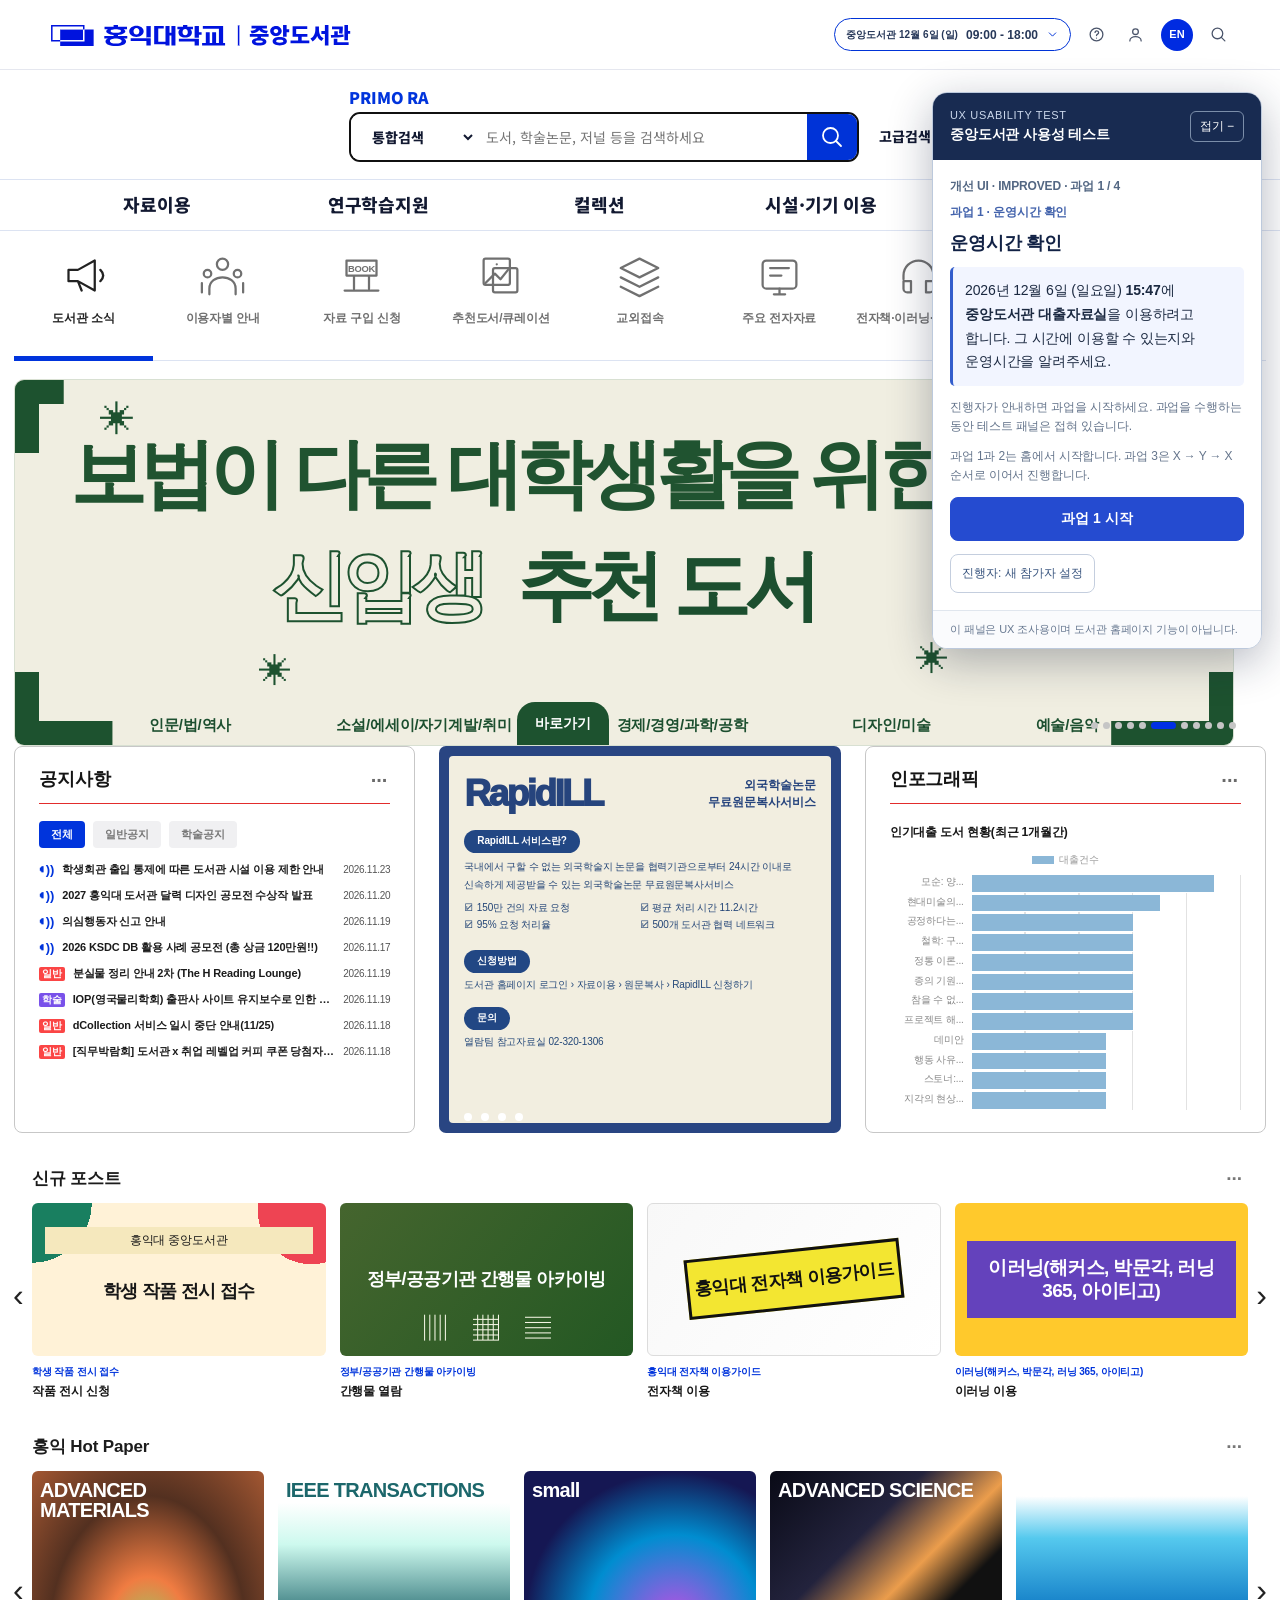
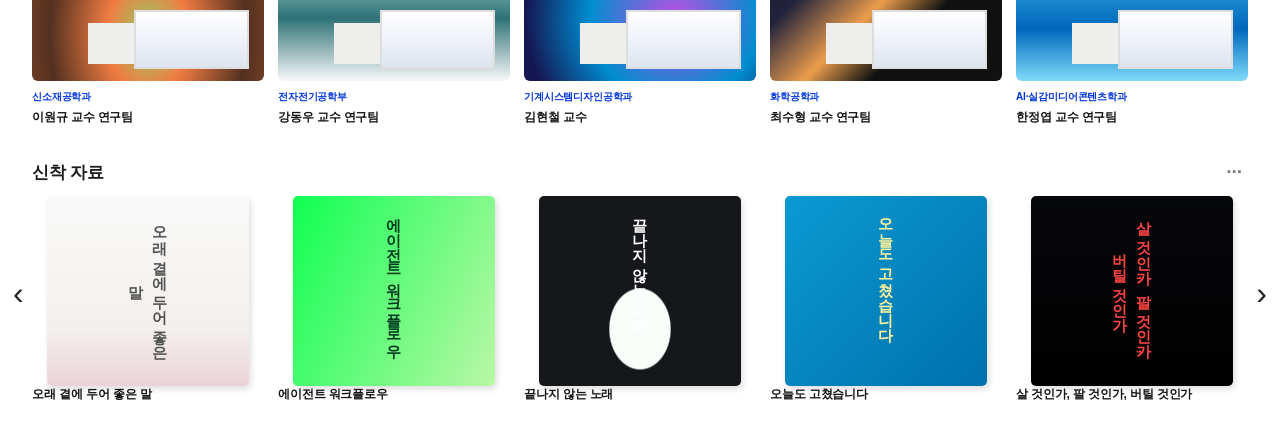
==== improved/index.html @ 8ec7fac2 "Load multi-task usability test with next-task navigation in improved/index.html" ====
<!DOCTYPE html>
<html lang="ko">
<head>
<meta charset="utf-8">
<meta name="viewport" content="width=device-width, initial-scale=1, viewport-fit=cover">
<meta name="color-scheme" content="light">
<meta name="theme-color" content="#F3F5FB">
<title>홍익대학교 중앙도서관 메인 개선안</title>
<link rel="preconnect" href="https://fonts.googleapis.com">
<link rel="preconnect" href="https://fonts.gstatic.com" crossorigin>
<link href="https://fonts.googleapis.com/css2?family=Noto+Sans+KR:wght@400;500;700;900&display=swap" rel="stylesheet">
<style>
:root{
 --bg:#F3F5FB;--sf:#FFFFFF;--ink:#141A2E;--mu:#586178;--ln:#DCE1EE;--br:#1F3FD1;--bs:#E7ECFF;--on:#FFFFFF;
 --hero1:#1226D0;--hero2:#0B1A9E;--ok:#1B7448;--okb:#E3F4EA;--wn:#9A5400;--wnb:#FFEFD6;--cl:#586178;--clb:#ECEFF6;--cov:#DCE4F7;
 box-sizing:border-box;padding-top:env(safe-area-inset-top,0px);padding-bottom:env(safe-area-inset-bottom,0px);color-scheme:light}


html{scroll-behavior:smooth;scroll-padding-top:84px}
*{box-sizing:border-box}
body{margin:0;background:var(--bg);color:var(--ink);font:15px/1.6 "Noto Sans KR","Apple SD Gothic Neo","Malgun Gothic",sans-serif;letter-spacing:-.01em}
a{color:inherit;text-decoration:none}
button,input,select{font:inherit;color:inherit}
:focus-visible{outline:3px solid var(--br);outline-offset:2px}
.w{max-width:1180px;margin:0 auto;padding:0 24px}
h1,h2,h3{margin:0;line-height:1.3}
/* header */
.top{position:sticky;top:0;z-index:50;background:var(--sf);border-bottom:1px solid var(--ln)}
.nav{display:flex;align-items:center;gap:28px;height:64px}
.logo{font-weight:900;font-size:18px;color:var(--br);white-space:nowrap}.logo span{color:var(--ink);font-weight:500}
.nav nav{display:flex;gap:26px;margin:0 auto;font-weight:500;font-size:15px}
.nav nav a:hover{color:var(--br)}
.nb{border:1px solid var(--ln);background:var(--sf);border-radius:8px;padding:7px 14px;font-weight:700;font-size:14px;cursor:pointer;white-space:nowrap}
.nb.p{background:var(--br);border-color:var(--br);color:var(--on)}
/* hero */
.hero{background:linear-gradient(135deg,var(--hero1),var(--hero2));color:#fff;position:relative;overflow:hidden}
.hero::after{content:"LIBRARY";position:absolute;right:-10px;bottom:-26px;font-size:120px;font-weight:900;letter-spacing:.12em;color:rgba(255,255,255,.07);pointer-events:none}
.hin{display:grid;grid-template-columns:1.15fr .85fr;gap:32px;padding:44px 24px 40px;align-items:start;position:relative;z-index:1}
.eyebrow{font-size:12px;letter-spacing:.14em;font-weight:700;opacity:.8}
.hero h1{font-size:34px;font-weight:900;margin:8px 0 6px}
.hero p{margin:0;opacity:.85}
.stabs{display:flex;gap:2px;margin-top:22px}
.stabs button{border:0;background:rgba(255,255,255,.16);color:#fff;padding:9px 18px;font-weight:700;cursor:pointer;border-radius:8px 8px 0 0}
.stabs button[aria-selected="true"]{background:#fff;color:#1226D0}
.sf{display:flex;background:#fff;border-radius:0 10px 10px 10px;overflow:hidden;color:#141A2E}
.sf select{border:0;background:#EEF1FB;padding:0 12px;font-weight:700;color:#1226D0}
.sf input{flex:1;min-width:0;border:0;padding:15px 16px;font-size:17px;background:transparent;color:#141A2E}
.sf input:focus-visible{outline:none}
.sf button{border:0;background:#0B1A9E;color:#fff;font-weight:700;padding:0 26px;cursor:pointer}
.ql{display:flex;flex-wrap:wrap;gap:6px 18px;margin-top:12px;font-size:13.5px}
.ql a{opacity:.9;text-decoration:underline;text-underline-offset:3px}
.ql b{font-weight:700;opacity:1}
/* hours */
.card{background:var(--sf);border:1px solid var(--ln);border-radius:14px;padding:20px}
.hours{color:var(--ink)}
.hh{display:flex;justify-content:space-between;align-items:baseline;gap:8px;margin-bottom:4px}
.hh h2{font-size:18px}
.hh span{font-size:13px;color:var(--mu)}
.hsub{font-size:12.5px;color:var(--mu);margin:0 0 8px}
.hr{display:grid;grid-template-columns:1fr auto;gap:2px 10px;align-items:center;padding:12px 0;border-top:1px solid var(--ln)}
.hr:first-of-type{border-top:0}
.hn{font-weight:700;font-size:14.5px}.hn.big{color:var(--br)}
.ht{font-size:17px;font-weight:700;text-align:right;font-variant-numeric:tabular-nums}.ht.off{color:var(--mu);font-weight:500;font-size:15px}
#more[hidden]{display:none}#more .hr:first-of-type{border-top:1px solid var(--ln)}
.tg{display:flex;justify-content:space-between;align-items:center;width:100%;margin-top:4px;border:1px solid var(--ln);background:var(--bg);border-radius:10px;padding:10px 14px;font-weight:700;font-size:14px;cursor:pointer;color:var(--br)}
.tg::after{content:"";width:8px;height:8px;border:solid currentColor;border-width:0 2px 2px 0;transform:rotate(45deg);margin-top:-3px;transition:transform .2s}
.tg[aria-expanded="true"]::after{transform:rotate(-135deg);margin-top:3px}
.chip{display:inline-flex;align-items:center;gap:5px;font-size:12px;font-weight:700;padding:0 9px;border-radius:999px;margin-left:8px;vertical-align:1px}
.chip::before{content:"";width:7px;height:7px;border-radius:50%;background:currentColor}
.chip.o{background:var(--okb);color:var(--ok)}.chip.s{background:var(--wnb);color:var(--wn)}.chip.c{background:var(--clb);color:var(--cl)}.chip.c::before{border-radius:1px}
.track{grid-column:1/-1;position:relative;height:6px;border-radius:3px;background:var(--ln);margin-top:3px}
.seg{position:absolute;top:0;bottom:0;border-radius:3px;background:var(--br);opacity:.85}
.now{position:absolute;top:-4px;bottom:-4px;width:2px;background:#E0245E}
.hfoot{display:flex;justify-content:space-between;gap:10px;margin-top:10px;font-size:12.5px;color:var(--mu)}
.hfoot a{color:var(--br);font-weight:700}
/* guide */
.guide{background:var(--sf);border-bottom:1px solid var(--ln)}
.gin{display:grid;grid-template-columns:220px 1fr;gap:24px;padding:18px 24px;align-items:center}
.gin small{font-size:11px;font-weight:700;color:var(--br);letter-spacing:.08em}
.gin strong{display:block;font-size:17px}
.steps{display:grid;grid-template-columns:repeat(3,1fr);gap:10px;margin:0;padding:0;list-style:none}
.steps a{display:flex;gap:10px;align-items:center;border:1px solid var(--ln);border-radius:10px;padding:10px 14px;background:var(--bg)}
.steps a:hover,.steps a.cur{border-color:var(--br);background:var(--bs)}
.steps i{flex:none;width:24px;height:24px;border-radius:50%;background:var(--br);color:var(--on);font:700 12px/24px "Noto Sans KR",sans-serif;text-align:center}
.steps b{display:block;font-size:14px;line-height:1.3}.steps span{font-size:12px;color:var(--mu)}
/* sections */
section.sec{padding:44px 0 8px}
.sh{display:flex;justify-content:space-between;align-items:flex-end;gap:12px;margin-bottom:16px}
.sh small{font-size:12px;font-weight:700;color:var(--br);letter-spacing:.08em}
.sh h2{font-size:24px}.sh p{margin:2px 0 0;color:var(--mu);font-size:14px}
.gr{display:grid;grid-template-columns:repeat(4,1fr);gap:16px}
.gc{display:flex;flex-direction:column;padding:0;overflow:hidden}
.gt{padding:18px 18px 12px}
.gt i{display:inline-grid;place-items:center;width:28px;height:28px;border-radius:8px;background:var(--br);color:var(--on);font:700 14px "Noto Sans KR",sans-serif;margin-bottom:8px}
.gt h3{font-size:18px}.gt p{margin:2px 0 0;font-size:13px;color:var(--mu)}
.gc ul{list-style:none;margin:0;padding:0 8px;flex:1}
.gc li a{display:flex;justify-content:space-between;align-items:center;gap:8px;padding:9px 10px;border-radius:8px;font-weight:500;font-size:14.5px}
.gc li a:hover{background:var(--bs);color:var(--br)}
.gc li a small{display:block;color:var(--mu);font-size:12px;font-weight:400}
.gc li a::after{content:"";flex:none;width:7px;height:7px;border:solid var(--mu);border-width:2px 2px 0 0;transform:rotate(45deg)}
.gm{margin:8px 18px 16px;border:1px solid var(--ln);background:var(--sf);border-radius:8px;padding:8px;font-weight:700;color:var(--br);cursor:pointer;font-size:13.5px}
.gm:hover{background:var(--bs)}
.who{display:flex;flex-wrap:wrap;gap:8px;align-items:center;margin-top:16px;font-size:14px}
.who b{margin-right:4px}.who a{border:1px solid var(--ln);background:var(--sf);border-radius:999px;padding:4px 14px;font-weight:500}.who a:hover{border-color:var(--br);color:var(--br)}
.two{display:grid;grid-template-columns:1.2fr 1fr;gap:16px}
.tabs{display:flex;gap:6px;margin-bottom:8px}
.tabs button{border:1px solid var(--ln);background:var(--sf);border-radius:999px;padding:3px 14px;font-size:13px;font-weight:700;color:var(--mu);cursor:pointer}
.tabs button[aria-pressed="true"]{background:var(--br);border-color:var(--br);color:var(--on)}
.nl{list-style:none;margin:0;padding:0}
.nl li{display:flex;gap:12px;align-items:center;padding:11px 0;border-top:1px solid var(--ln)}
.nl li:first-child{border-top:0}
.nl em{font-style:normal;font-size:12px;font-weight:700;color:var(--br);background:var(--bs);border-radius:4px;padding:0 8px}
.nl span.d{margin-left:auto;font-size:12.5px;color:var(--mu);white-space:nowrap}
.ev{display:flex;gap:14px;align-items:center;padding:11px 0;border-top:1px solid var(--ln)}
.ev:first-of-type{border-top:0}
.ev time{flex:none;width:52px;text-align:center;border:1px solid var(--ln);border-radius:8px;line-height:1.2;padding:4px 0}
.ev time b{display:block;font-size:20px}.ev time small{font-size:10px;color:var(--mu);letter-spacing:.08em}
.ev span{display:block;font-size:12.5px;color:var(--mu)}
.bk{display:grid;grid-template-columns:repeat(5,1fr);gap:16px}
.bk div{font-size:13.5px;font-weight:500}.bk small{display:block;color:var(--mu);font-size:12px;font-weight:400}
.cv{aspect-ratio:3/4;border-radius:3px 8px 8px 3px;background:var(--cov);box-shadow:inset 7px 0 0 rgba(0,0,0,.08);display:flex;align-items:flex-end;padding:10px;font-size:11px;color:var(--br);font-weight:700;margin-bottom:8px}
.dp{margin:40px 0 24px;border:1px dashed var(--ln);border-radius:10px;padding:12px 16px;font-size:13px;color:var(--mu);background:var(--sf)}
footer{border-top:1px solid var(--ln);padding:20px 0 40px;font-size:12.5px;color:var(--mu);background:var(--sf)}
/* drawer, toast */
.ov{position:fixed;inset:0;background:rgba(10,15,40,.5);z-index:60;opacity:0;pointer-events:none;transition:opacity .2s}
.ov.on{opacity:1;pointer-events:auto}
.dr{position:fixed;top:0;right:0;bottom:0;width:min(400px,92vw);background:var(--sf);z-index:61;transform:translateX(100%);transition:transform .25s;display:flex;flex-direction:column;padding-top:env(safe-area-inset-top,0px)}
.dr.on{transform:none}
.dh{display:flex;justify-content:space-between;align-items:center;padding:16px 20px;border-bottom:1px solid var(--ln)}
.dh h2{font-size:18px}
.dq{margin:12px 20px 4px;border:1px solid var(--ln);border-radius:10px;padding:10px 14px;background:var(--bg)}
.db{overflow:auto;padding:4px 20px 24px;flex:1}
.db details{border-bottom:1px solid var(--ln)}
.db summary{cursor:pointer;padding:14px 0;font-weight:700;list-style:none;display:flex;justify-content:space-between}
.db summary::after{content:"+";color:var(--mu)}.db details[open] summary::after{content:"\2212"}
.db summary small{font-weight:400;color:var(--mu);margin-left:8px;font-size:12.5px}
.db ul{list-style:none;margin:0 0 12px;padding:0}
.db li a{display:block;padding:7px 10px;border-radius:8px;font-size:14.5px}.db li a:hover{background:var(--bs);color:var(--br)}
.toast{position:fixed;left:50%;bottom:calc(24px + env(safe-area-inset-bottom,0px));transform:translate(-50%,20px);background:#141A2E;color:#fff;padding:10px 18px;border-radius:10px;font-size:14px;z-index:80;opacity:0;pointer-events:none;transition:.2s}
.toast.on{opacity:1;transform:translate(-50%,0)}
@media (max-width:900px){.nav nav{display:none}.nav{justify-content:space-between}.hin{grid-template-columns:1fr;padding:28px 16px}.gin{grid-template-columns:1fr}.gr{grid-template-columns:1fr 1fr}.two{grid-template-columns:1fr}.bk{grid-template-columns:repeat(3,1fr)}}
@media (max-width:600px){.w{padding:0 16px}.hero h1{font-size:26px}.gin{padding:14px 16px}.steps{grid-template-columns:1fr}.gr{grid-template-columns:1fr}.bk{grid-template-columns:repeat(2,1fr)}.sf button{padding:0 16px}.sf select{display:none}.nb.hide{display:none}.sh h2{font-size:21px}}
@media (prefers-reduced-motion:reduce){html{scroll-behavior:auto}.dr,.ov,.toast{transition:none}}

/* Group 5 / Group 19 home redesign */
.ov{z-index:200}.dr{z-index:201}.toast{z-index:250}
:root{--bg:#fff;--ink:#121931;--br:#0034dc;--bs:#edf2ff;--ln:#dce3f2}body{background:white}.w{max-width:1604px;padding:0 32px}
.top{z-index:100;border:0}.header-line{height:89px;display:flex;align-items:center;justify-content:space-between;padding:0 32px;gap:14px}
.logo{color:#0033d7;font-size:24px;font-weight:900;display:inline-flex;align-items:center;gap:6px;white-space:nowrap;letter-spacing:-.05em}
.logo span{color:inherit}.logo .library-name{font-weight:500}
.logo .logo-icon{width:24px;height:17px;display:block;flex:none;color:#0033d7}
.header-tools{display:flex;align-items:center;gap:18px}
.header-tool{height:42px;width:36px;border:0;background:none;display:grid;place-items:center;color:#475877;cursor:pointer;padding:0}
.header-tool svg{width:25px;height:25px}.header-lang{height:48px;width:48px;border:0;border-radius:50%;background:#0033d7;color:#fff;font-weight:800;cursor:pointer}
.hours-anchor{position:relative}
.hours-toggle{border:1.5px solid #cbd5e9;border-radius:40px;height:46px;padding:0 16px;display:flex;align-items:center;gap:9px;background:#fff;white-space:nowrap;cursor:pointer}
.hours-toggle .hint{color:#51617c;font-size:14px;font-weight:700}.hours-toggle .clock{font-size:18px;font-weight:900;color:#11172d}
.hours-toggle svg{height:18px;width:18px;color:#475877;transition:transform .2s}.hours-toggle[aria-expanded=true] svg{transform:rotate(180deg)}
.hours-popup{position:fixed;right:32px;top:98px;width:min(490px,calc(100vw - 20px));background:#0733d6;border-radius:17px;padding:24px 17px 18px;box-shadow:0 16px 25px #101a3f55,0 2px 40px #0002;z-index:155;color:#fff}
.hours-popup[hidden]{display:none!important}
.hours-popup-title{display:flex;justify-content:space-between;align-items:center;gap:10px;padding:0 10px 17px}.hours-popup-title h2{font-size:24px;color:#fff;font-weight:900}.hours-popup-title time{font-size:15px;font-weight:600}
.hours-popup-body{background:white;border-radius:13px;padding:10px 24px 17px;color:#222}
.hour-item{display:flex;justify-content:space-between;align-items:center;gap:10px;min-height:63px;border-bottom:2px solid #dce3f2}.hour-item:last-child{border:0}
.hour-item strong{color:#0034dc;font-size:20px;font-weight:800;white-space:nowrap}.hour-item time{color:#666;font-size:22px;white-space:nowrap;font-variant-numeric:tabular-nums}
.hours-popup-body p{color:#666;font-size:14px;line-height:1.5;margin:10px 1px 15px}.hours-popup-body a{display:block;text-align:right;color:#0034dc;font-weight:700;font-size:14px}
.primo-strip{height:138px;display:flex;align-items:center;justify-content:center;gap:24px;max-width:1128px;margin:0 auto}
.primo-wrap{width:520px;flex:none}.primo-label{display:block;color:#0034dc;font-size:17px;font-weight:900;margin-bottom:5px;line-height:1.35}
.primo-form{display:flex;overflow:hidden;border:2.5px solid #0c1327;border-radius:13px;height:56px;background:#fff}
.primo-form select{width:130px;flex:none;background:white;border:0;padding:0 14px;font-size:16px;font-weight:800;cursor:pointer}
.primo-form input{min-width:0;flex:1;border:0;background:white;padding:0 10px;font-size:16px;outline:0}
.primo-form input::placeholder{color:#777}.primo-form button{flex:none;width:60px;border:0;background:#0033d7;color:white;display:grid;place-items:center;cursor:pointer}.primo-form button svg{width:29px;height:29px}
.advanced-link{font-size:16px;font-weight:800;margin-top:23px;white-space:nowrap}
.menu-strip{height:76px;border-top:1px solid #dce3f2;border-bottom:1px solid #dce3f2}
.menu-strip-inner{max-width:1604px;margin:auto;height:100%;display:grid;grid-template-columns:repeat(5,minmax(0,1fr)) 69px}
.menu-strip a{display:grid;place-items:center;font-size:20px;font-weight:800;white-space:nowrap}.menu-strip a:hover{color:#0034dc;background:#f7f9ff}
.menu-strip button{border:0;background:#0033d7;color:white;display:grid;place-items:center;cursor:pointer}.menu-strip button svg{height:30px;width:30px}
.quick-row{display:grid;grid-template-columns:repeat(9,minmax(0,1fr));max-width:1540px;margin:0 auto;min-height:202px;padding-top:43px;border-bottom:1px solid #dce3f2}
.quick-row a{display:flex;align-items:center;flex-direction:column;gap:14px;padding:10px 5px 21px;color:#536080;font-weight:800;font-size:15px;text-align:center;line-height:1.5;border-bottom:4px solid transparent}
.quick-row svg{width:40px;height:40px;flex:none}.quick-row a:first-child,.quick-row a:hover{color:#111931;border-bottom-color:#0034dc}
.sample-banner{margin:32px 32px 0}.sample-banner-inner{height:335px;max-width:1540px;margin:auto;background:#fff4bc;border-radius:23px;overflow:hidden;position:relative;padding:53px 48px;color:#31200e}
.sample-banner-inner:after{content:"";position:absolute;width:345px;height:460px;right:25px;top:-45px;border:8px solid #ffffffaf;border-radius:24px;transform:rotate(-12deg);box-shadow:inset 0 0 0 40px #ffffff19;pointer-events:none}
.banner-tag{font:700 22px Georgia,serif}.sample-banner h1{font:900 56px/1.2 Georgia,"Noto Serif KR",serif;letter-spacing:-.02em;margin:10px 0 5px}
.banner-description{font:700 19px Georgia,"Noto Serif KR",serif;margin:0 0 28px;max-width:880px}
.banner-info{display:flex;align-items:end;gap:35px;font-size:15px;font-weight:600}.banner-info span{border-top:2px solid #4b3921;padding-top:6px;white-space:nowrap}.banner-info strong{font:700 27px Georgia,serif;white-space:nowrap}
.banner-ctl{position:absolute;z-index:2;right:24px;bottom:20px;display:flex;align-items:center;gap:10px}.banner-ctl button{border:0;cursor:pointer}
.banner-circle{height:39px;width:39px;border-radius:50%;background:#aba68c;color:#fff;font-size:22px}
.banner-dot{height:10px;width:10px;border-radius:40px;background:#c7c0a4;padding:0}.banner-dot.active{background:#0034dc;width:38px}
.home-feature{display:grid;grid-template-columns:1.5fr 1fr 1fr;gap:30px;margin-top:37px}.home-feature .card{padding:33px 37px;min-height:300px;border-radius:22px}
.home-feature h2{font-size:26px;font-weight:900;padding-bottom:22px;border-bottom:1px solid #d6deed;margin-bottom:17px}
.home-feature .tabs{gap:8px}.home-feature .tabs button{background:#f3f6ff;border-radius:9px;padding:8px 18px}.home-feature .tabs button[aria-pressed=true]{background:#0033d7;color:#fff}
.home-feature .nl a{white-space:nowrap;overflow:hidden;text-overflow:ellipsis}.home-feature .nl .d{font-size:11px}
.home-feature .promotion{border:0;min-height:300px;background:#ffdf27;border-radius:22px;padding:28px;color:#10279b;text-align:left;display:flex;flex-direction:column;justify-content:flex-end;align-items:flex-start;cursor:pointer}
.promotion strong{font-size:32px;font-weight:900;line-height:1.4}.promotion small{font-size:14px;margin-top:8px}
.infographic p{font-size:16px;font-weight:800}.infograph-line{display:grid;grid-template-columns:1fr 1fr 20px;align-items:center;gap:10px;font-size:13px;margin:10px 0;color:#50617c}
.infograph-line i{display:block;background:#7ba5e5;height:11px;border-radius:2px}
.guide{margin-top:30px}
@media(max-width:1100px){.logo{font-size:21px}.header-line{padding:0 18px}.header-tools{gap:9px}.primo-strip{padding:0 28px}.quick-row a{font-size:12px}.home-feature{gap:14px}.home-feature .card{padding:24px 22px}}
@media(max-width:800px){.header-line{height:72px}.logo{font-size:18px}.hours-toggle{height:38px;padding:0 8px;gap:5px}.hours-toggle .hint{display:none}.hours-toggle .clock{font-size:13px}.header-tool{width:28px}.header-tool svg{height:20px;width:20px}.header-tool.help,.header-tool.search-top{display:none}.header-lang{width:35px;height:35px;font-size:11px}.hours-popup{top:78px;right:12px}.primo-strip{height:120px}.primo-wrap{width:100%}.primo-form{height:56px}.primo-form select{width:117px;font-size:15px;padding:0 8px}.primo-form input{font-size:15px}.advanced-link{font-size:14px}.menu-strip{height:60px;overflow:hidden}.menu-strip-inner{grid-template-columns:repeat(5,minmax(112px,1fr)) 55px;overflow:auto}.menu-strip a{font-size:14px}.quick-row{display:flex;overflow-x:auto;min-height:128px;padding-top:14px}.quick-row a{min-width:115px;gap:7px;padding-bottom:10px}.quick-row svg{height:32px;width:32px}.sample-banner{margin:18px 16px 0}.sample-banner-inner{height:270px;padding:30px 26px}.sample-banner h1{font-size:38px}.banner-tag{font-size:16px}.banner-description{font-size:14px;max-width:75%}.banner-info{font-size:11px;gap:10px}.banner-info strong{font-size:17px}.home-feature{grid-template-columns:1fr 1fr}.home-feature .notice{grid-column:1/-1}}
@media(max-width:600px){.header-line{padding:0 10px;gap:5px}.logo{font-size:15px;gap:2px}.logo .logo-icon{width:17px;height:13px}.hours-toggle{height:32px;padding:0 7px}.hours-toggle .clock{font-size:11px}.header-tool.user-top{display:none}.header-lang{width:30px;height:30px}.hours-popup{top:72px;right:8px;width:calc(100vw - 16px);padding:15px 10px}.hours-popup-title h2{font-size:19px}.hours-popup-title time{font-size:13px}.hours-popup-body{padding:8px 16px 14px}.hour-item{min-height:51px}.hour-item strong{font-size:14px}.hour-item time{font-size:16px}.hours-popup-body p,.hours-popup-body a{font-size:12px}.primo-strip{height:auto;min-height:110px;padding:16px;flex-wrap:wrap;gap:4px}.primo-label{font-size:14px}.primo-form{height:48px}.primo-form select{width:101px;font-size:13px;padding:0 4px}.primo-form input{font-size:12px;padding:0 4px}.primo-form button{width:50px}.advanced-link{font-size:12px;margin-top:4px}.sample-banner{margin:13px 10px 0}.sample-banner-inner{height:235px;padding:24px 18px}.banner-tag{font-size:13px}.sample-banner h1{font-size:28px}.banner-description{font-size:11px;margin-bottom:15px;max-width:85%}.banner-info span{display:none}.banner-info strong{font-size:16px}.sample-banner-inner:after{right:-180px}.banner-ctl{bottom:9px;right:9px;gap:6px}.banner-circle{width:27px;height:27px;font-size:16px}.banner-dot{height:8px;width:8px}.banner-dot.active{width:23px}.home-feature{grid-template-columns:1fr;gap:13px;margin-top:18px}.home-feature .notice{grid-column:auto}.home-feature .card,.home-feature .promotion{min-height:210px;border-radius:14px;padding:20px}.home-feature h2{font-size:22px;padding-bottom:12px}.promotion strong{font-size:25px}.home-feature .nl .d{display:none}}


/* Match the original's search, primary navigation and banner-to-shortcut ratio. */
@media(min-width:801px){
 .primo-strip{height:109px!important;min-height:109px!important;gap:20px!important;max-width:none!important}
 .primo-wrap{width:510px!important}
 .primo-label{font-size:16px!important;margin-bottom:4px!important}
 .primo-form{height:50px!important;border:2px solid #101010!important;border-radius:11px!important}
 .primo-form select{width:125px!important;font-size:14px!important;padding:0 17px!important}
 .primo-form input{font-size:14px!important}
 .primo-form button{width:50px!important}
 .primo-form button svg{width:24px!important;height:24px!important}
 .advanced-link{font-size:14px!important;font-weight:800!important;margin-top:24px!important}
 .menu-strip{height:52px!important;min-height:52px!important;overflow:visible!important}
 .menu-strip-inner{height:100%!important;max-width:none!important;margin:0!important;padding-left:clamp(20px,3.6vw,52px)!important;padding-right:clamp(20px,6vw,87px)!important;display:grid!important;grid-template-columns:repeat(5,minmax(0,1fr)) 50px!important;align-items:stretch!important;overflow:visible!important}
 .menu-strip a{font-size:18px!important;font-weight:800!important;line-height:1.3!important}
 .menu-strip button{height:100%!important;width:50px!important}
 .menu-strip button svg{width:23px!important;height:23px!important}
}
@media(max-width:800px){
 .menu-strip{height:52px!important;min-height:52px!important}
 .menu-strip-inner{height:100%!important}
}

</style>
<!-- Beusable Journey Map: same project used by the original UI. -->
<script type="text/javascript">(function(w,d,a){w.__beusablerumclient__={load:function(src){var b=d.createElement("script");b.src=src;b.async=true;b.type="text/javascript";d.getElementsByTagName("head")[0].appendChild(b)}};w.__beusablerumclient__.load(a+"?url="+encodeURIComponent(d.URL));})(window,document,"//rum.beusable.net/load/b261115e130800u338");</script>
<script>
/* Preserve previously shared /improved/?q=... links without forcing a default query. */
(function(){
 const p=new URLSearchParams(location.search);
 if(p.get("q")?.trim()) location.replace("./search.html"+location.search+location.hash);
})();
</script>
<!-- Shared UX task survey: original/improved comparison -->
<script src="../shared/ux-task-panel.js?v=20261125-multitask-v7" defer></script>
</head>
<body>

<header id="top" aria-label="중앙도서관 공통 상단바"></header>
<script src="../shared/improved-header.js?v=20261125-compact-popup-v5"></script>
<script src="../shared/home-content.js?v=20261125-home-order-v3"></script>
<div class="primo-strip"><div class="primo-wrap"><b class="primo-label">PRIMO RA</b><form class="primo-form" id="sf"><select aria-label="검색 범위"><option>통합검색</option><option>제목</option><option>저자</option><option>주제어</option></select><input aria-label="검색어" placeholder="도서, 학술논문, 저널 등을 검색하세요" autocomplete="off"><button type="submit" aria-label="검색"><svg viewBox="0 0 24 24" fill="none" stroke="currentColor" stroke-width="1.8" stroke-linecap="round" stroke-linejoin="round" aria-hidden="true"><circle cx="10.5" cy="10.5" r="7.5"/><path d="m16 16 5 5"/></svg></button></form></div><a class="advanced-link" href="#" data-na>고급검색</a></div>
<nav class="menu-strip" aria-label="주 메뉴"><div class="menu-strip-inner"><a href="./search.html">자료이용</a><a href="#" data-menu-g="res">연구학습지원</a><a href="#new">컬렉션</a><a href="#" data-menu-g="use">시설·기기 이용</a><a href="#news">커뮤니티</a><button type="button" id="open" aria-label="전체 메뉴"><svg viewBox="0 0 24 24" fill="none" stroke="currentColor" stroke-width="1.8" stroke-linecap="round" stroke-linejoin="round" aria-hidden="true"><path d="M4 6h16M4 12h12M4 18h16"/></svg></button></div></nav>
<div id="ux-home-shared"></div>



<div class="ov" id="ov"></div>
<aside class="dr" id="dr" role="dialog" aria-modal="true" aria-label="전체 메뉴" aria-hidden="true">
 <div class="dh"><h2>전체 메뉴</h2><button class="nb" id="close">닫기</button></div>
 <input class="dq" id="dq" type="search" placeholder="메뉴 검색 (예: 대출, 열람실)" aria-label="메뉴 검색">
 <div class="db" id="db"></div>
</aside>
<div class="toast" id="toast" role="status">시연용 화면이라 아직 연결되지 않은 메뉴예요.</div>

<script>
const $=s=>document.querySelector(s),$$=s=>[...document.querySelectorAll(s)];
const SR="./search.html",WY="./shelf-map.html";
const G=[
 {id:"find",n:1,t:"자료 찾기",d:"책, 논문, 전자자료와 서가 위치",
  m:[["소장자료 검색","도서, 학위논문, 잡지",SR],["전자자료","e-Book, 학술DB, 전자저널","./search.html?view=electronic"],["서가 위치 확인","층, 구역, 이동 경로",WY],["신착·추천 도서","이달의 새 책","#new"]],
  x:["단행본 찾기","학술논문 찾기","학위논문","연속간행물","멀티미디어 자료"]},
 {id:"use",n:2,t:"이용하기",d:"대출, 좌석, 시설",
  m:[["시설 안내","층별 시설 및 공간 안내","https://honors.hongik.ac.kr/facility-device/facility-usage/floor-guide/"],["찾아오시는 길","위치 및 교통편 안내","https://honors.hongik.ac.kr/facility-device/facility-usage/location/"],["대출·반납·연장","내 대출 현황"],["열람실·좌석 예약","실시간 좌석"],["스터디룸·시설 예약","그룹 학습 공간"],["복사·스캔·장비","PC, 노트북, 프린터"]],
  x:["이용자 등록","연체·반납 안내","The H Reading Lounge","사물함"]},
 {id:"res",n:3,t:"연구·학습 지원",d:"논문 작성과 자료 신청",
  m:[["상호대차·원문복사","타 도서관 자료"],["논문 작성·인용 도구","참고문헌 관리"],["이용자 교육·특강","정보활용교육"],["희망도서·자료 신청","구입 요청"]],
  x:["학술DB 이용 안내","학위논문 제출","오픈액세스"]},
 {id:"info",n:4,t:"안내·소식",d:"이용시간, 공지, 위치",
  m:[["이용시간 전체 보기","열람실별 시간","#hours"],["공지사항","일반, 학술","#news"],["도서관 일정","행사, 교육","#news"],["오시는 길·연락처","위치 및 교통편 안내","https://honors.hongik.ac.kr/facility-device/facility-usage/location/"]],
  x:["층별 시설 안내","자주 묻는 질문","건의함"]}
];
const link=(i)=>i[2]?`<a href="${i[2]}"${i[2].startsWith("http")?' target="_blank" rel="noopener"':""}>`:`<a href="#" data-na>`;
$("#db").innerHTML=G.map(g=>`<details data-g="${g.id}"><summary><span>${g.t}<small>${g.d}</small></span></summary><ul>${g.m.map(i=>`<li>${link(i)}${i[0]}</a></li>`).join("")+g.x.map(x=>`<li><a href="#" data-na>${x}</a></li>`).join("")}</ul></details>`).join("");
/* The shared improved-header.js owns the date, hours popup and search icon. */
window.HongikHomeContent.mount(document.getElementById("ux-home-shared"),{variant:"improved"});
function toast(message){const t=$("#toast");t.textContent=message;t.classList.add("on");clearTimeout(t._t);t._t=setTimeout(()=>t.classList.remove("on"),2600)}
/* drawer */
let last;
function open(g){last=document.activeElement;$("#dr").classList.add("on");$("#ov").classList.add("on");$("#dr").setAttribute("aria-hidden","false");
 $$("#db details").forEach(d=>d.open=g?d.dataset.g===g:d.dataset.g==="find");$("#close").focus()}
function close(){$("#dr").classList.remove("on");$("#ov").classList.remove("on");$("#dr").setAttribute("aria-hidden","true");if(last)last.focus()}
$("#open").onclick=()=>open("");$("#close").onclick=close;$("#ov").onclick=close;
document.addEventListener("keydown",e=>{if(e.key==="Escape")close()});
document.addEventListener("click",e=>{const menu=e.target.closest("[data-menu-g]");if(menu){e.preventDefault();open(menu.dataset.menuG);return}const g=e.target.closest("[data-g]");if(g&&g.tagName==="BUTTON")open(g.dataset.g);
 const a=e.target.closest("[data-na]");if(a){e.preventDefault();toast("시연용 화면이라 아직 연결되지 않은 메뉴예요.")}
 if(e.target.closest(".db a[href^='#']:not([data-na])"))close()});
$("#dq").oninput=e=>{const q=e.target.value.trim();$$("#db details").forEach(d=>{let hit=0;d.querySelectorAll("li").forEach(li=>{const m=!q||li.textContent.includes(q);li.hidden=!m;hit+=m});d.hidden=!hit;if(q)d.open=true})};
/* search */
$("#sf").onsubmit=e=>{
 e.preventDefault();
 const input=$("#sf input");
 const query=input.value.trim();
 if(!query){input.focus();toast("검색어를 입력해 주세요.");return}
 const field=$("#sf select").value;
 if(field==="주제어"){toast("주제어별 검색은 이번 시연에서 제공되지 않습니다. 제목 또는 저자로 검색해 주세요.");return}
 const selected="통합검색";
 const view=selected==="소장자료"?"book":selected==="전자자료"?"electronic":"all";
 const params=new URLSearchParams({q:query,view,pg:"1"});
 if(field==="제목"||field==="저자")params.set("field",field);
 location.assign("./search.html?"+params.toString());
};

</script>
</body>
</html>
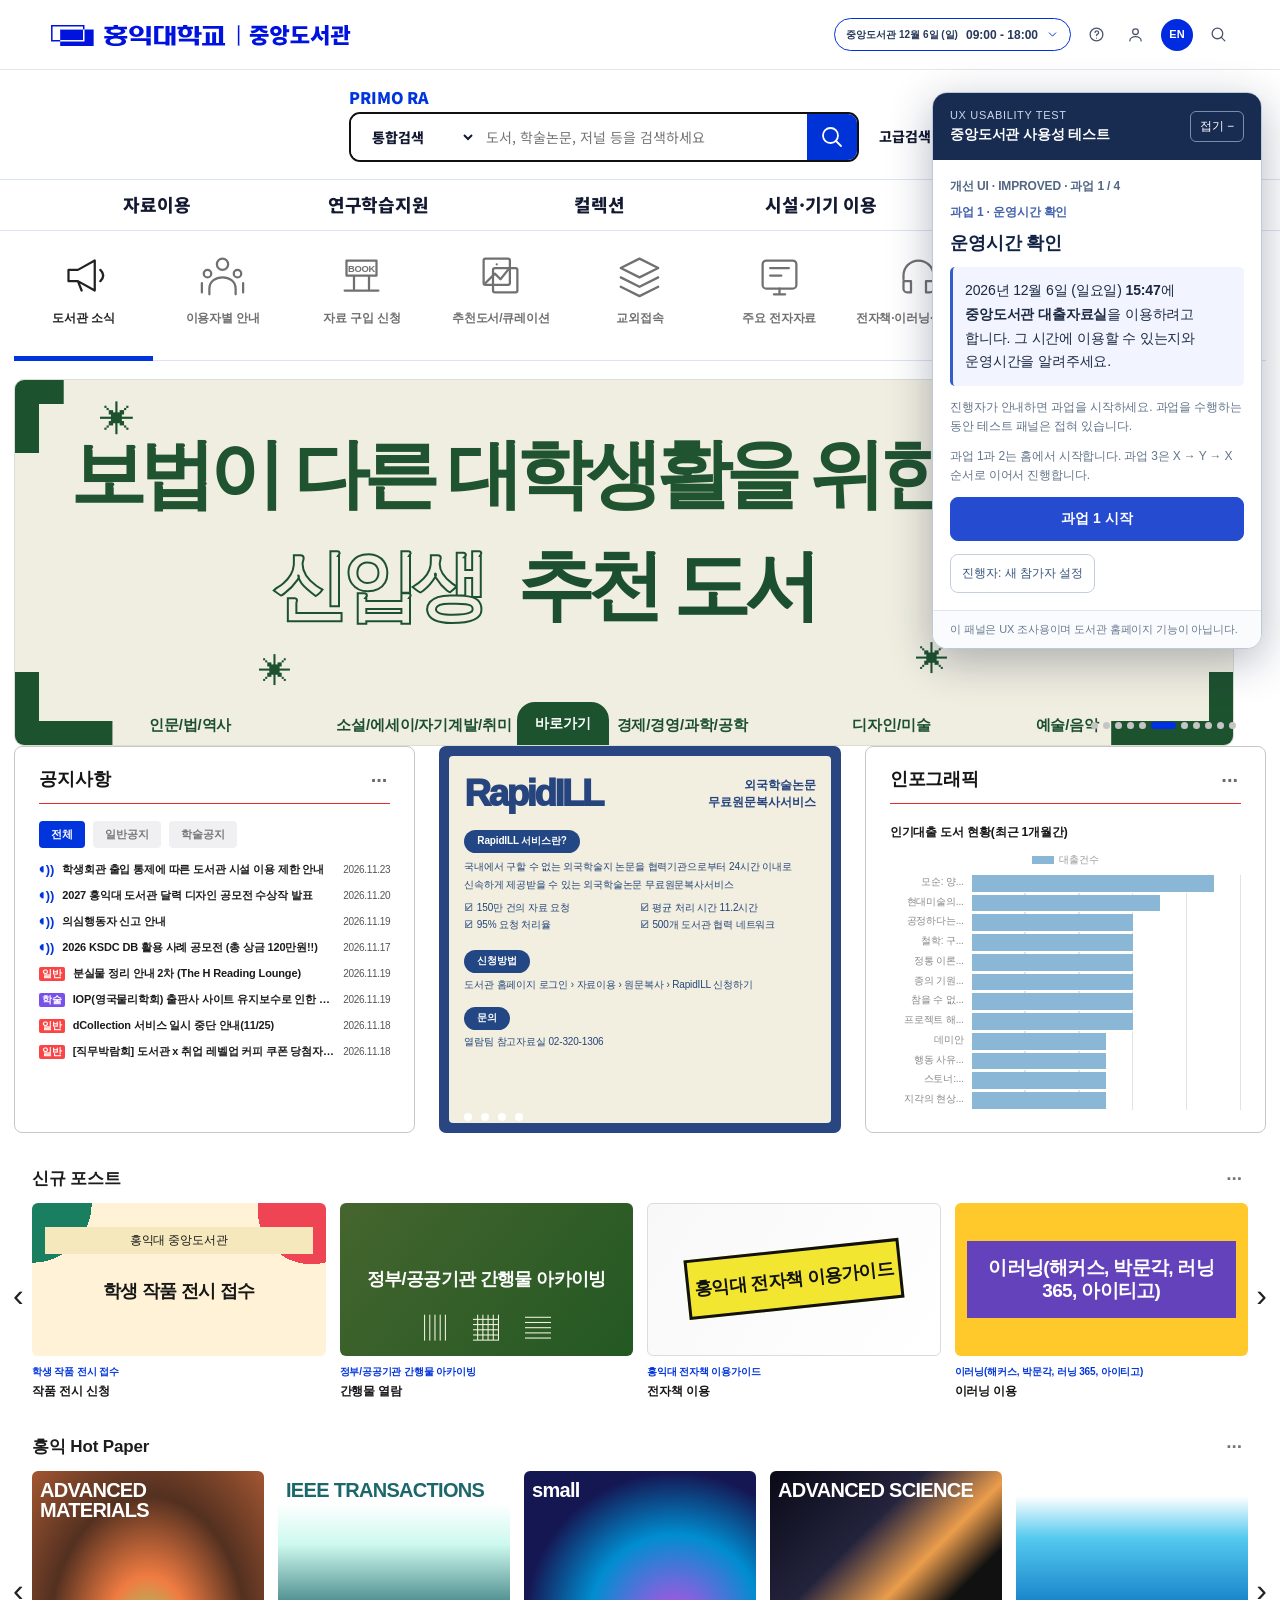
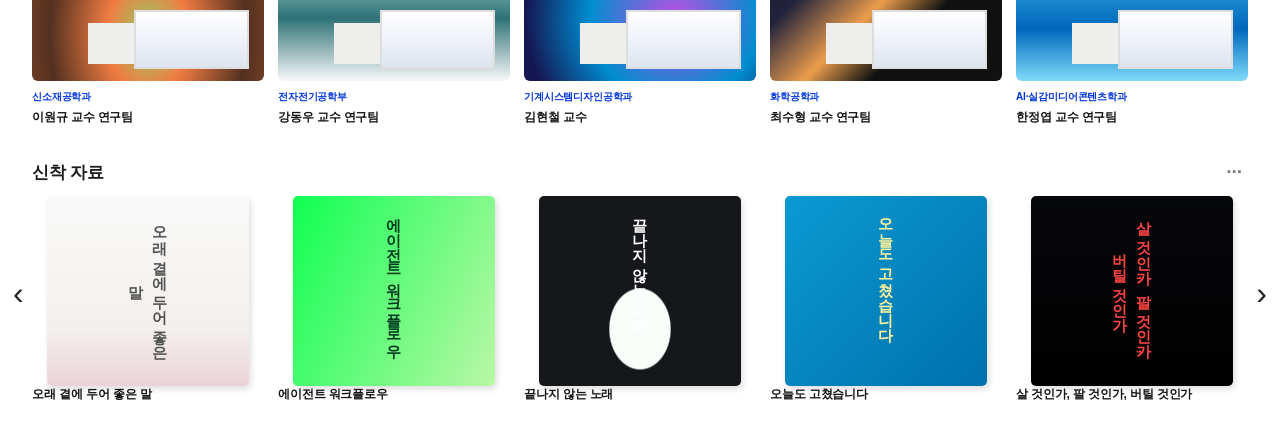
==== commit 030c9708: "Use corrected retry schema for older pending UX task responses" ====
--- a/improved/index.html
+++ b/improved/index.html
@@ -232,7 +232,7 @@
 })();
 </script>
 <!-- Shared UX task survey: original/improved comparison -->
-<script src="../shared/ux-task-panel.js?v=20261125-multitask-v7" defer></script>
+<script src="../shared/ux-task-panel.js?v=20261125-retry-fix-v8" defer></script>
 </head>
 <body>
 
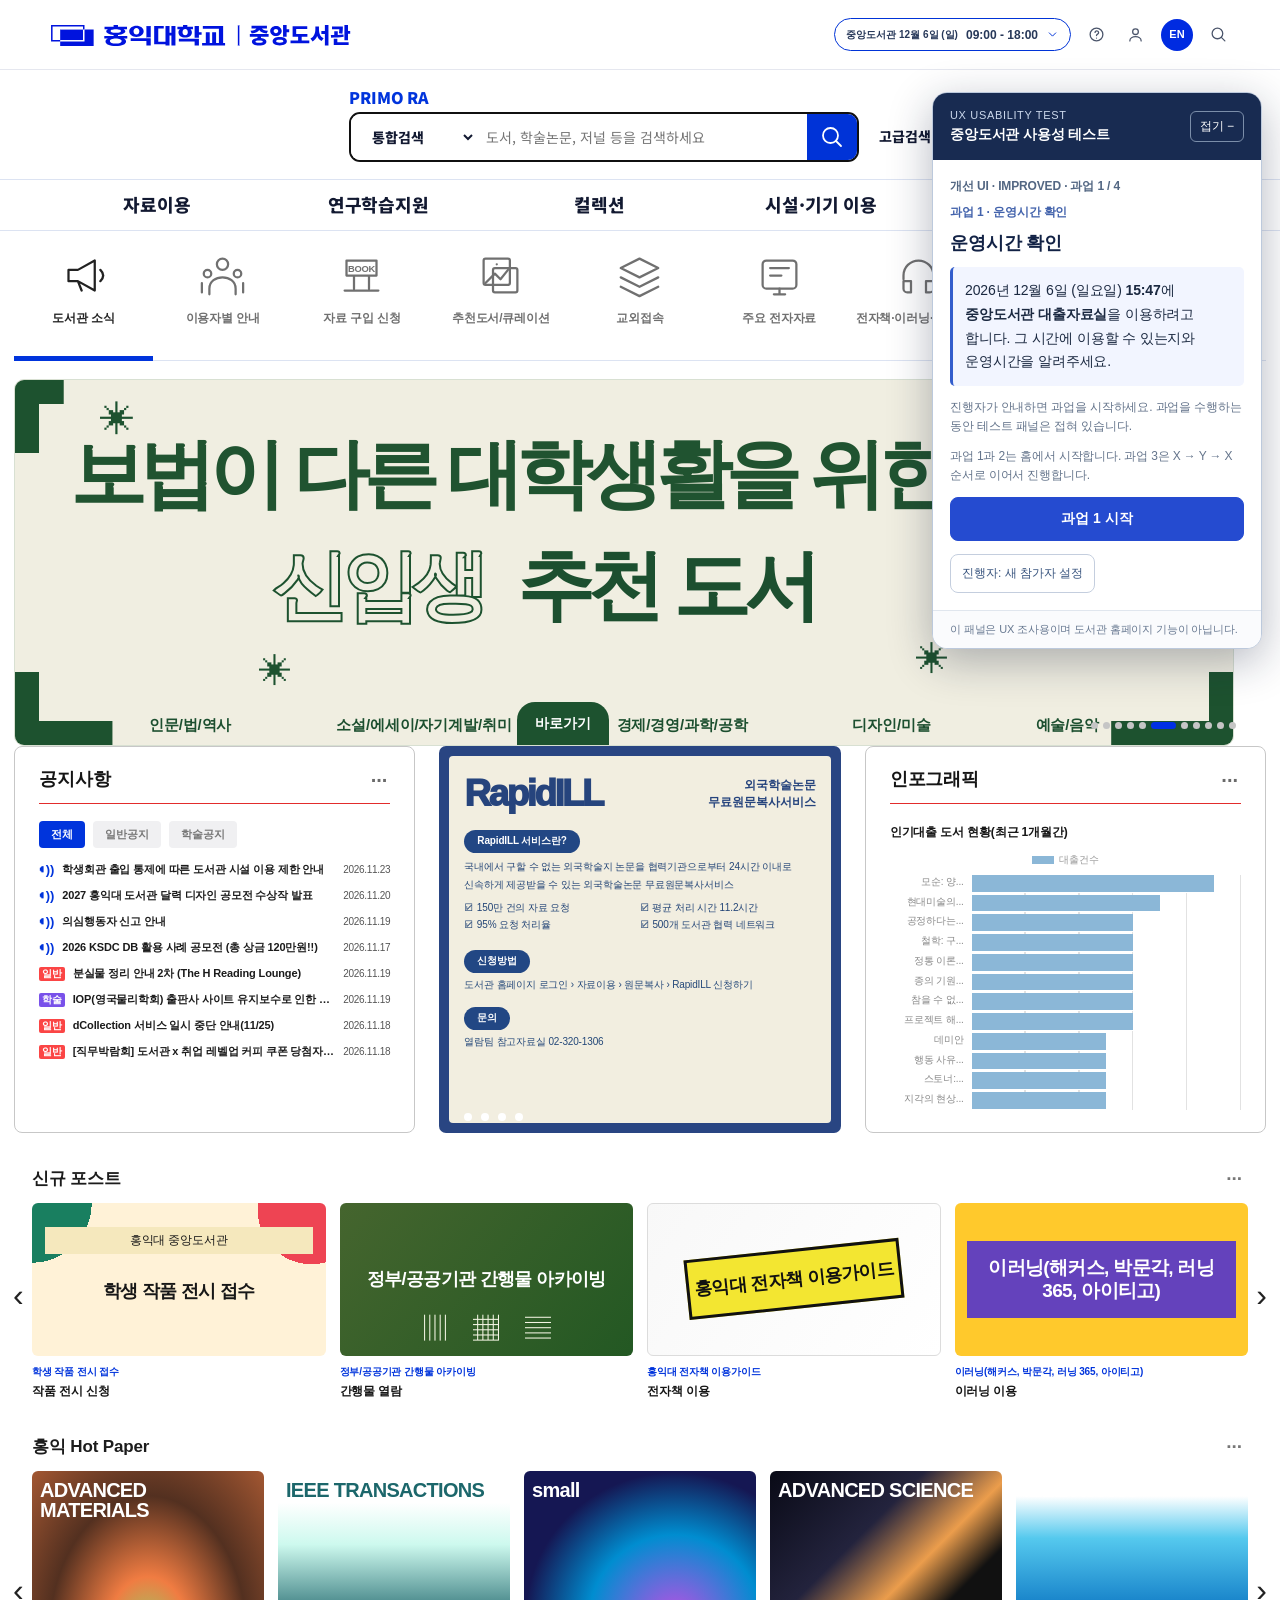
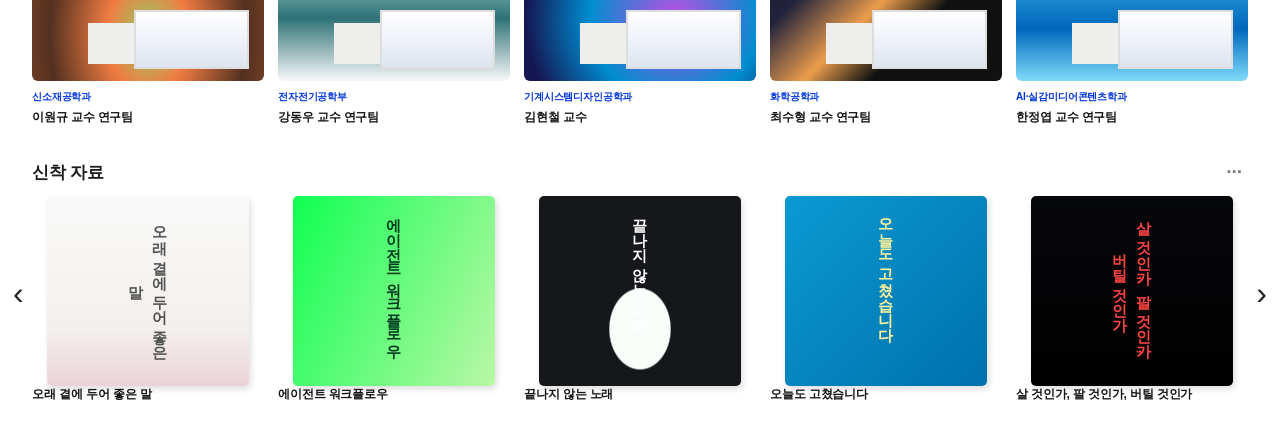
==== commit d41bba61: "Add My Library directly to improved homepage menu for mobile discoverability" ====
--- a/improved/index.html
+++ b/improved/index.html
@@ -258,7 +258,7 @@
 const SR="./search.html",WY="./shelf-map.html";
 const G=[
  {id:"find",n:1,t:"자료 찾기",d:"책, 논문, 전자자료와 서가 위치",
-  m:[["소장자료 검색","도서, 학위논문, 잡지",SR],["전자자료","e-Book, 학술DB, 전자저널","./search.html?view=electronic"],["서가 위치 확인","층, 구역, 이동 경로",WY],["신착·추천 도서","이달의 새 책","#new"]],
+  m:[["My Library · 내 서재","찜한 도서와 저장 목록","../account/?ui=improved"],["소장자료 검색","도서, 학위논문, 잡지",SR],["전자자료","e-Book, 학술DB, 전자저널","./search.html?view=electronic"],["서가 위치 확인","층, 구역, 이동 경로",WY],["신착·추천 도서","이달의 새 책","#new"]],
   x:["단행본 찾기","학술논문 찾기","학위논문","연속간행물","멀티미디어 자료"]},
  {id:"use",n:2,t:"이용하기",d:"대출, 좌석, 시설",
   m:[["시설 안내","층별 시설 및 공간 안내","https://honors.hongik.ac.kr/facility-device/facility-usage/floor-guide/"],["찾아오시는 길","위치 및 교통편 안내","https://honors.hongik.ac.kr/facility-device/facility-usage/location/"],["대출·반납·연장","내 대출 현황"],["열람실·좌석 예약","실시간 좌석"],["스터디룸·시설 예약","그룹 학습 공간"],["복사·스캔·장비","PC, 노트북, 프린터"]],
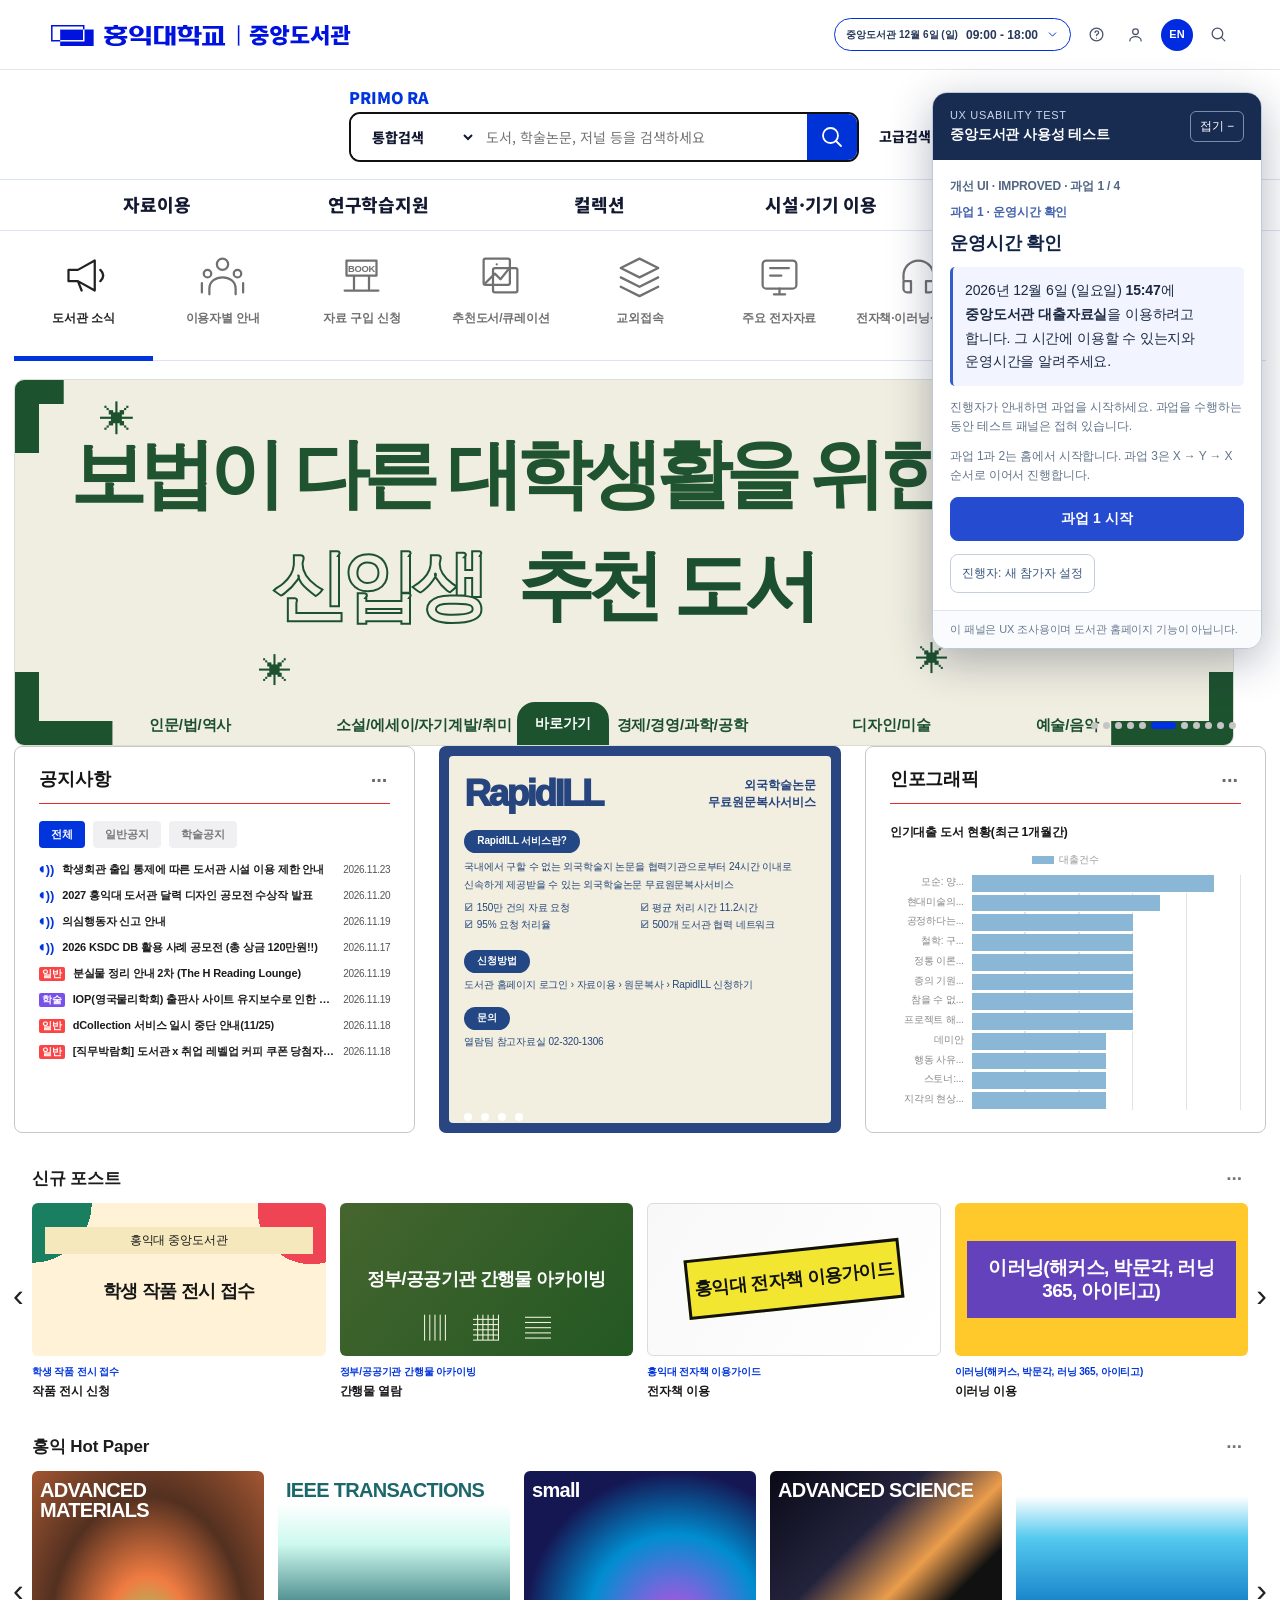
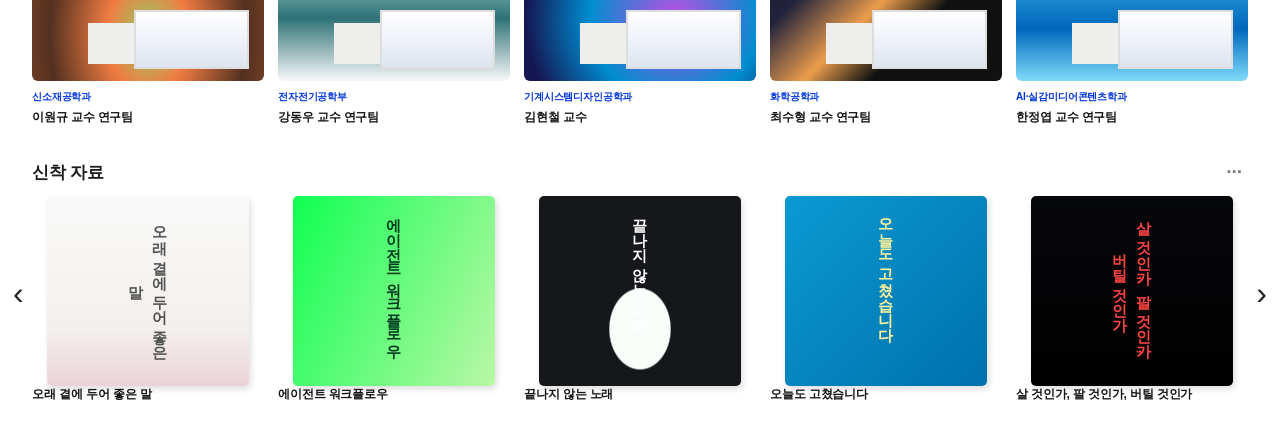
==== commit 66bbe4e1: "Refresh compact mobile header and icon-only account link" ====
--- a/improved/index.html
+++ b/improved/index.html
@@ -237,7 +237,7 @@
 <body>
 
 <header id="top" aria-label="중앙도서관 공통 상단바"></header>
-<script src="../shared/improved-header.js?v=20261125-compact-popup-v5"></script>
+<script src="../shared/improved-header.js?v=20261125-compact-icon-v8"></script>
 <script src="../shared/home-content.js?v=20261125-home-order-v3"></script>
 <div class="primo-strip"><div class="primo-wrap"><b class="primo-label">PRIMO RA</b><form class="primo-form" id="sf"><select aria-label="검색 범위"><option>통합검색</option><option>제목</option><option>저자</option><option>주제어</option></select><input aria-label="검색어" placeholder="도서, 학술논문, 저널 등을 검색하세요" autocomplete="off"><button type="submit" aria-label="검색"><svg viewBox="0 0 24 24" fill="none" stroke="currentColor" stroke-width="1.8" stroke-linecap="round" stroke-linejoin="round" aria-hidden="true"><circle cx="10.5" cy="10.5" r="7.5"/><path d="m16 16 5 5"/></svg></button></form></div><a class="advanced-link" href="#" data-na>고급검색</a></div>
 <nav class="menu-strip" aria-label="주 메뉴"><div class="menu-strip-inner"><a href="./search.html">자료이용</a><a href="#" data-menu-g="res">연구학습지원</a><a href="#new">컬렉션</a><a href="#" data-menu-g="use">시설·기기 이용</a><a href="#news">커뮤니티</a><button type="button" id="open" aria-label="전체 메뉴"><svg viewBox="0 0 24 24" fill="none" stroke="currentColor" stroke-width="1.8" stroke-linecap="round" stroke-linejoin="round" aria-hidden="true"><path d="M4 6h16M4 12h12M4 18h16"/></svg></button></div></nav>
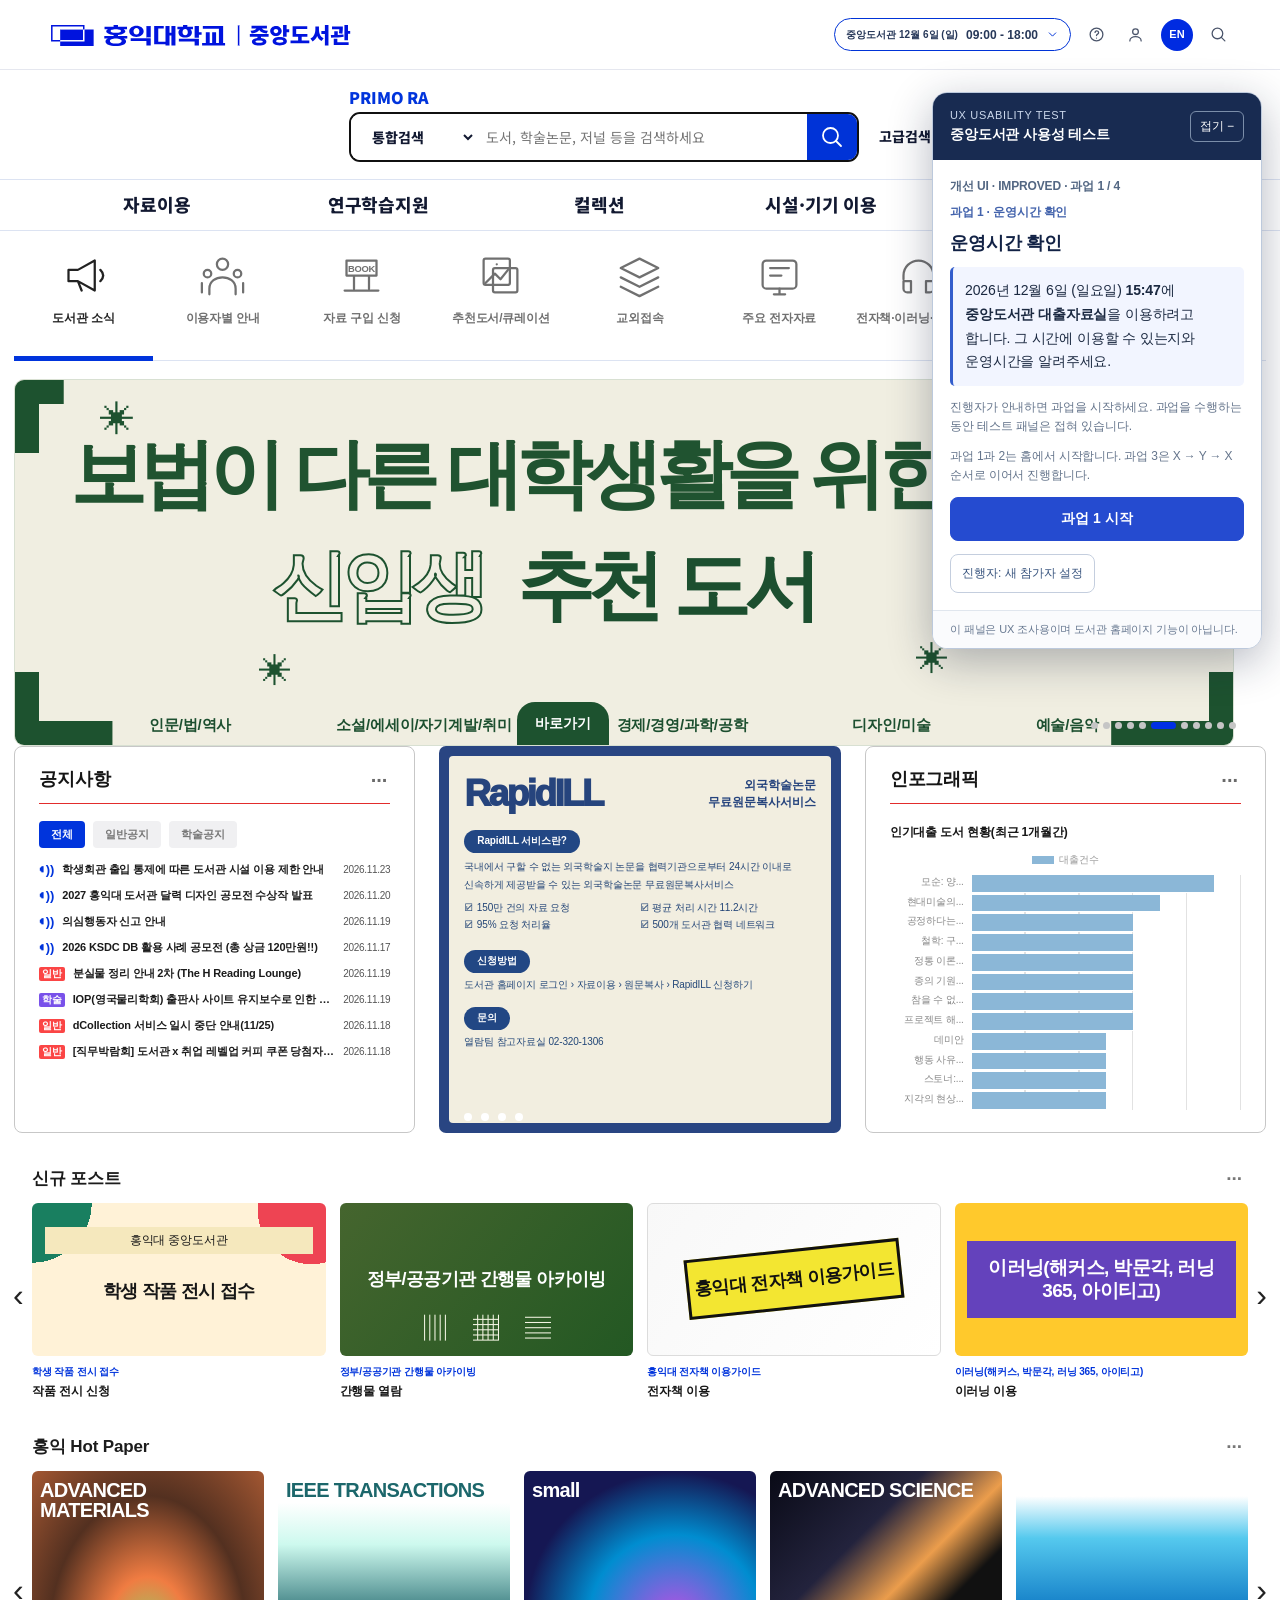
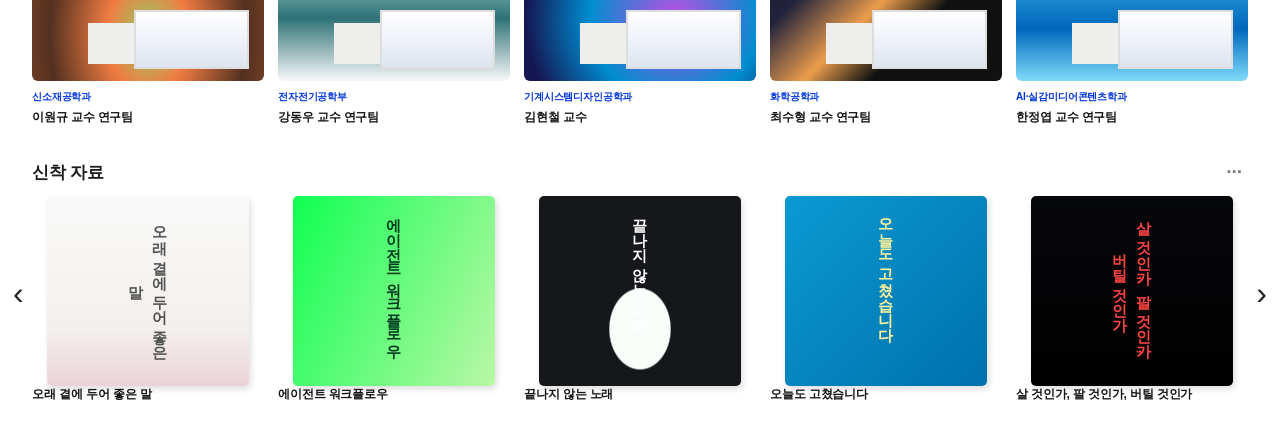
==== commit 37e961f9: "Track both UX variants with the existing Google Tag Manager container" ====
--- a/improved/index.html
+++ b/improved/index.html
@@ -1,6 +1,18 @@
 <!DOCTYPE html>
 <html lang="ko">
 <head>
+<!-- Google Tag Manager: Hongik Library UX test -->
+<script>
+window.dataLayer = window.dataLayer || [];
+window.dataLayer.push({ux_variant: "improved"});
+(function(w,d,s,l,i){w[l]=w[l]||[];w[l].push({'gtm.start':
+new Date().getTime(),event:'gtm.js'});var f=d.getElementsByTagName(s)[0],
+j=d.createElement(s),dl=l!='dataLayer'?'&l='+l:'';j.async=true;j.src=
+'https://www.googletagmanager.com/gtm.js?id='+i+dl;f.parentNode.insertBefore(j,f);
+})(window,document,'script','dataLayer','GTM-NR3RGG3Z');
+</script>
+<!-- End Google Tag Manager -->
+
 <meta charset="utf-8">
 <meta name="viewport" content="width=device-width, initial-scale=1, viewport-fit=cover">
 <meta name="color-scheme" content="light">
@@ -232,9 +244,13 @@
 })();
 </script>
 <!-- Shared UX task survey: original/improved comparison -->
-<script src="../shared/ux-task-panel.js?v=20261125-retry-fix-v8" defer></script>
+<script src="../shared/ux-task-panel.js?v=20261125-neutral-answer-v9" defer></script>
 </head>
 <body>
+<!-- Google Tag Manager (noscript) -->
+<noscript><iframe src="https://www.googletagmanager.com/ns.html?id=GTM-NR3RGG3Z" height="0" width="0" style="display:none;visibility:hidden"></iframe></noscript>
+<!-- End Google Tag Manager (noscript) -->
+
 
 <header id="top" aria-label="중앙도서관 공통 상단바"></header>
 <script src="../shared/improved-header.js?v=20261125-compact-icon-v8"></script>
